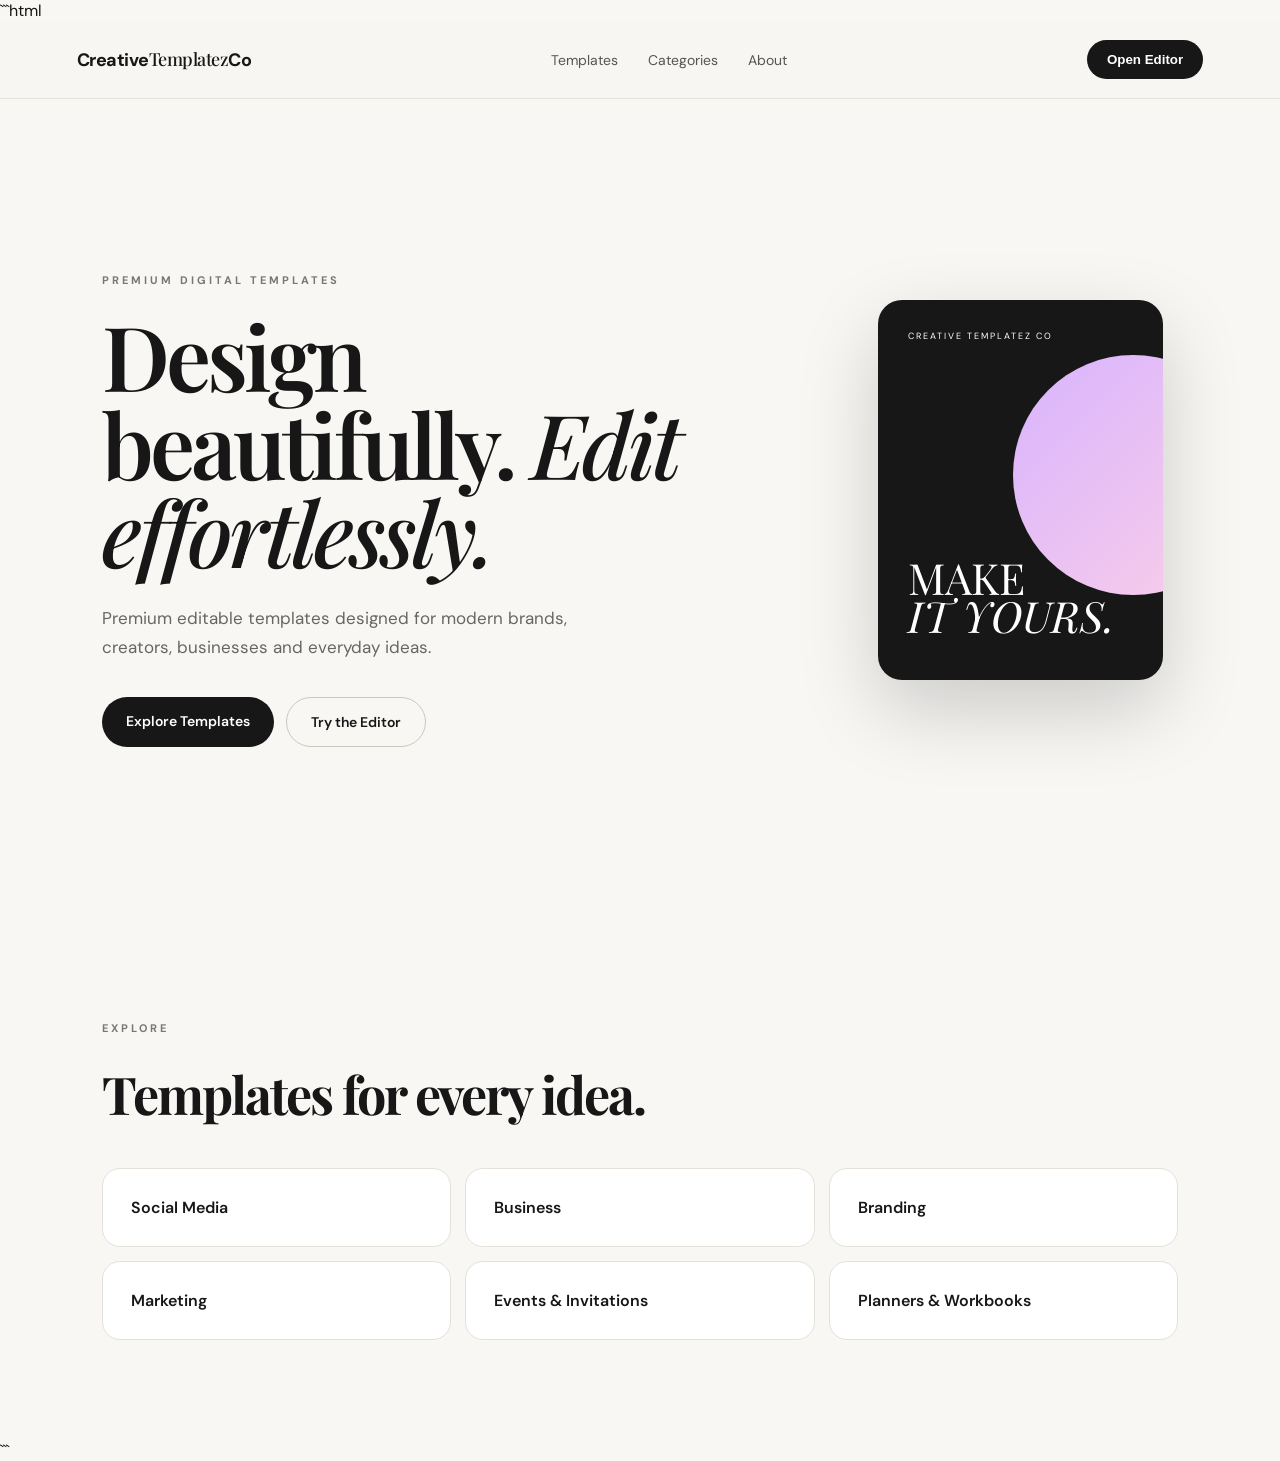
==== index.html @ f400f946 "Create index.html" ====
```html
<!DOCTYPE html>
<html lang="en">
<head>
  <meta charset="UTF-8">

  <meta name="viewport"
        content="width=device-width, initial-scale=1.0">

  <title>CreativeTemplatezCo</title>

  <meta
    name="description"
    content="Premium editable templates for modern brands, creators and businesses."
  >

  <link
    rel="preconnect"
    href="https://fonts.googleapis.com"
  >

  <link
    rel="preconnect"
    href="https://fonts.gstatic.com"
    crossorigin
  >

  <link
    href="https://fonts.googleapis.com/css2?family=DM+Sans:wght@400;500;600;700&family=Playfair+Display:wght@500;600;700&display=swap"
    rel="stylesheet"
  >

  <style>

    * {
      box-sizing: border-box;
      margin: 0;
      padding: 0;
    }

    body {
      font-family: "DM Sans", sans-serif;
      background: #f8f7f4;
      color: #171717;
    }

    header {
      height: 78px;
      padding: 0 6%;
      display: flex;
      align-items: center;
      justify-content: space-between;
      border-bottom: 1px solid #e6e2dc;
      background: rgba(248, 247, 244, 0.92);
    }

    .logo {
      font-size: 18px;
      font-weight: 700;
      letter-spacing: -0.5px;
    }

    .logo span {
      font-family: "Playfair Display", serif;
      font-weight: 500;
    }

    nav {
      display: flex;
      gap: 30px;
    }

    nav a {
      text-decoration: none;
      color: #555;
      font-size: 14px;
    }

    .header-button {
      border: none;
      background: #171717;
      color: white;
      padding: 12px 20px;
      border-radius: 30px;
      font-weight: 600;
      cursor: pointer;
    }

    .hero {
      min-height: calc(100vh - 78px);
      padding: 90px 8%;
      display: flex;
      align-items: center;
      justify-content: space-between;
      gap: 60px;
    }

    .hero-content {
      max-width: 680px;
    }

    .eyebrow {
      font-size: 11px;
      letter-spacing: 3px;
      font-weight: 700;
      margin-bottom: 24px;
      color: #777;
    }

    h1 {
      font-family: "Playfair Display", serif;
      font-size: clamp(52px, 7vw, 92px);
      line-height: 0.98;
      letter-spacing: -4px;
      font-weight: 600;
    }

    h1 em {
      font-weight: 500;
    }

    .hero-description {
      margin-top: 30px;
      max-width: 520px;
      color: #666;
      font-size: 17px;
      line-height: 1.7;
    }

    .hero-buttons {
      margin-top: 35px;
      display: flex;
      gap: 12px;
    }

    .button {
      padding: 15px 24px;
      border-radius: 30px;
      text-decoration: none;
      font-size: 14px;
      font-weight: 600;
    }

    .button-primary {
      background: #171717;
      color: white;
    }

    .button-secondary {
      border: 1px solid #ccc7bf;
      color: #171717;
    }

    .visual {
      width: 390px;
      height: 480px;
      position: relative;
    }

    .design-card {
      position: absolute;
      width: 285px;
      height: 380px;
      right: 15px;
      top: 30px;
      background: #171717;
      color: white;
      border-radius: 24px;
      padding: 30px;
      box-shadow: 0 30px 80px rgba(0,0,0,0.18);
      overflow: hidden;
    }

    .design-card::before {
      content: "";
      position: absolute;
      width: 240px;
      height: 240px;
      border-radius: 50%;
      background: linear-gradient(
        135deg,
        #d8b4fe,
        #fbcfe8
      );
      right: -90px;
      top: 55px;
    }

    .card-label {
      font-size: 9px;
      letter-spacing: 2px;
      position: relative;
      z-index: 2;
    }

    .card-title {
      position: absolute;
      left: 30px;
      bottom: 45px;
      font-family: "Playfair Display", serif;
      font-size: 43px;
      line-height: 0.9;
      z-index: 2;
    }

    .card-title em {
      font-weight: 400;
    }

    .section {
      padding: 100px 8%;
    }

    .section-title {
      font-family: "Playfair Display", serif;
      font-size: 52px;
      letter-spacing: -2px;
    }

    .categories {
      margin-top: 40px;
      display: grid;
      grid-template-columns: repeat(3, 1fr);
      gap: 14px;
    }

    .category {
      background: white;
      border: 1px solid #e5e0d9;
      padding: 28px;
      border-radius: 18px;
      font-weight: 600;
    }

    @media (max-width: 850px) {

      nav {
        display: none;
      }

      .hero {
        padding: 70px 6%;
        flex-direction: column;
        align-items: flex-start;
      }

      .visual {
        align-self: center;
      }

      .categories {
        grid-template-columns: 1fr;
      }
    }

  </style>
</head>

<body>

  <header>

    <div class="logo">
      Creative<span>Templatez</span>Co
    </div>

    <nav>
      <a href="#templates">Templates</a>
      <a href="#categories">Categories</a>
      <a href="#about">About</a>
    </nav>

    <button class="header-button">
      Open Editor
    </button>

  </header>


  <main>

    <section class="hero">

      <div class="hero-content">

        <p class="eyebrow">
          PREMIUM DIGITAL TEMPLATES
        </p>

        <h1>
          Design beautifully.
          <em>Edit effortlessly.</em>
        </h1>

        <p class="hero-description">
          Premium editable templates designed for modern
          brands, creators, businesses and everyday ideas.
        </p>

        <div class="hero-buttons">

          <a
            href="#templates"
            class="button button-primary"
          >
            Explore Templates
          </a>

          <a
            href="#editor"
            class="button button-secondary"
          >
            Try the Editor
          </a>

        </div>

      </div>


      <div class="visual">

        <div class="design-card">

          <div class="card-label">
            CREATIVE TEMPLATEZ CO
          </div>

          <div class="card-title">
            MAKE<br>
            <em>IT YOURS.</em>
          </div>

        </div>

      </div>

    </section>


    <section
      class="section"
      id="categories"
    >

      <p class="eyebrow">
        EXPLORE
      </p>

      <h2 class="section-title">
        Templates for every idea.
      </h2>

      <div class="categories">

        <div class="category">
          Social Media
        </div>

        <div class="category">
          Business
        </div>

        <div class="category">
          Branding
        </div>

        <div class="category">
          Marketing
        </div>

        <div class="category">
          Events & Invitations
        </div>

        <div class="category">
          Planners & Workbooks
        </div>

      </div>

    </section>

  </main>

</body>
</html>
```
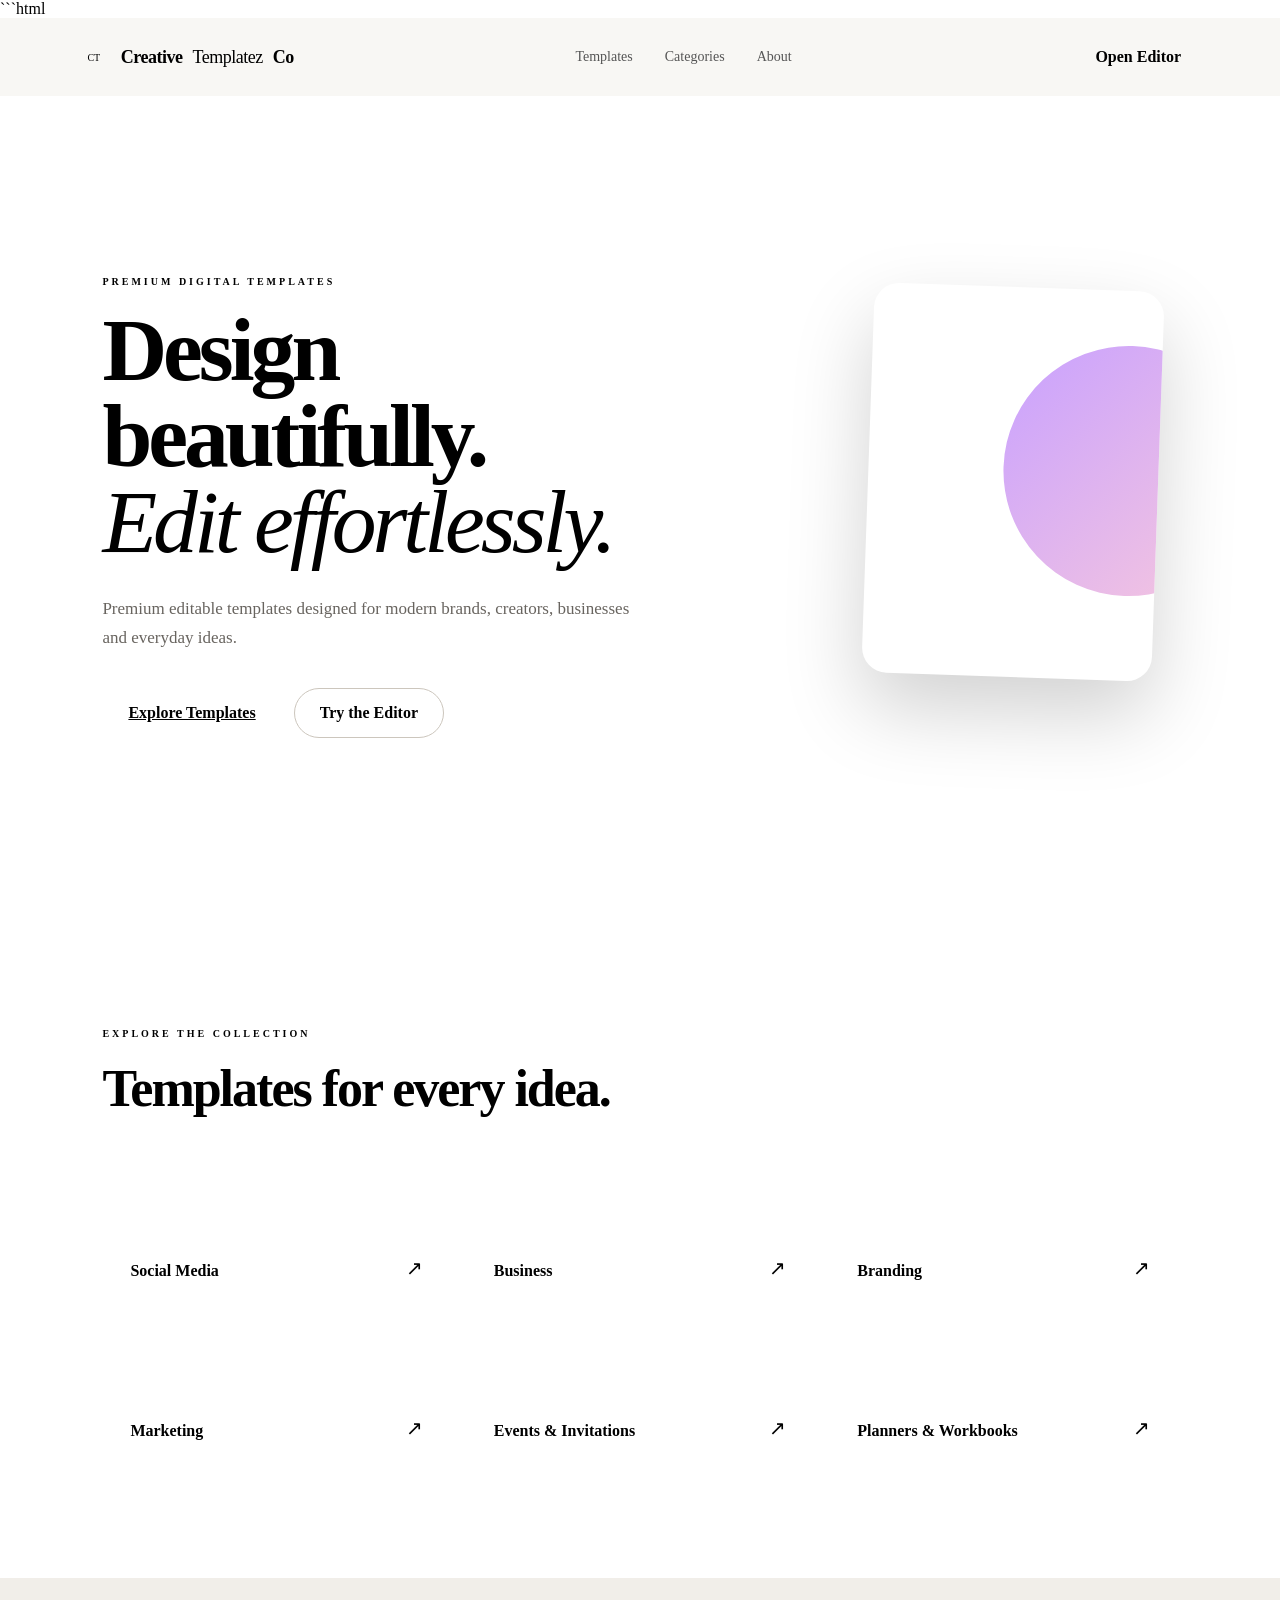
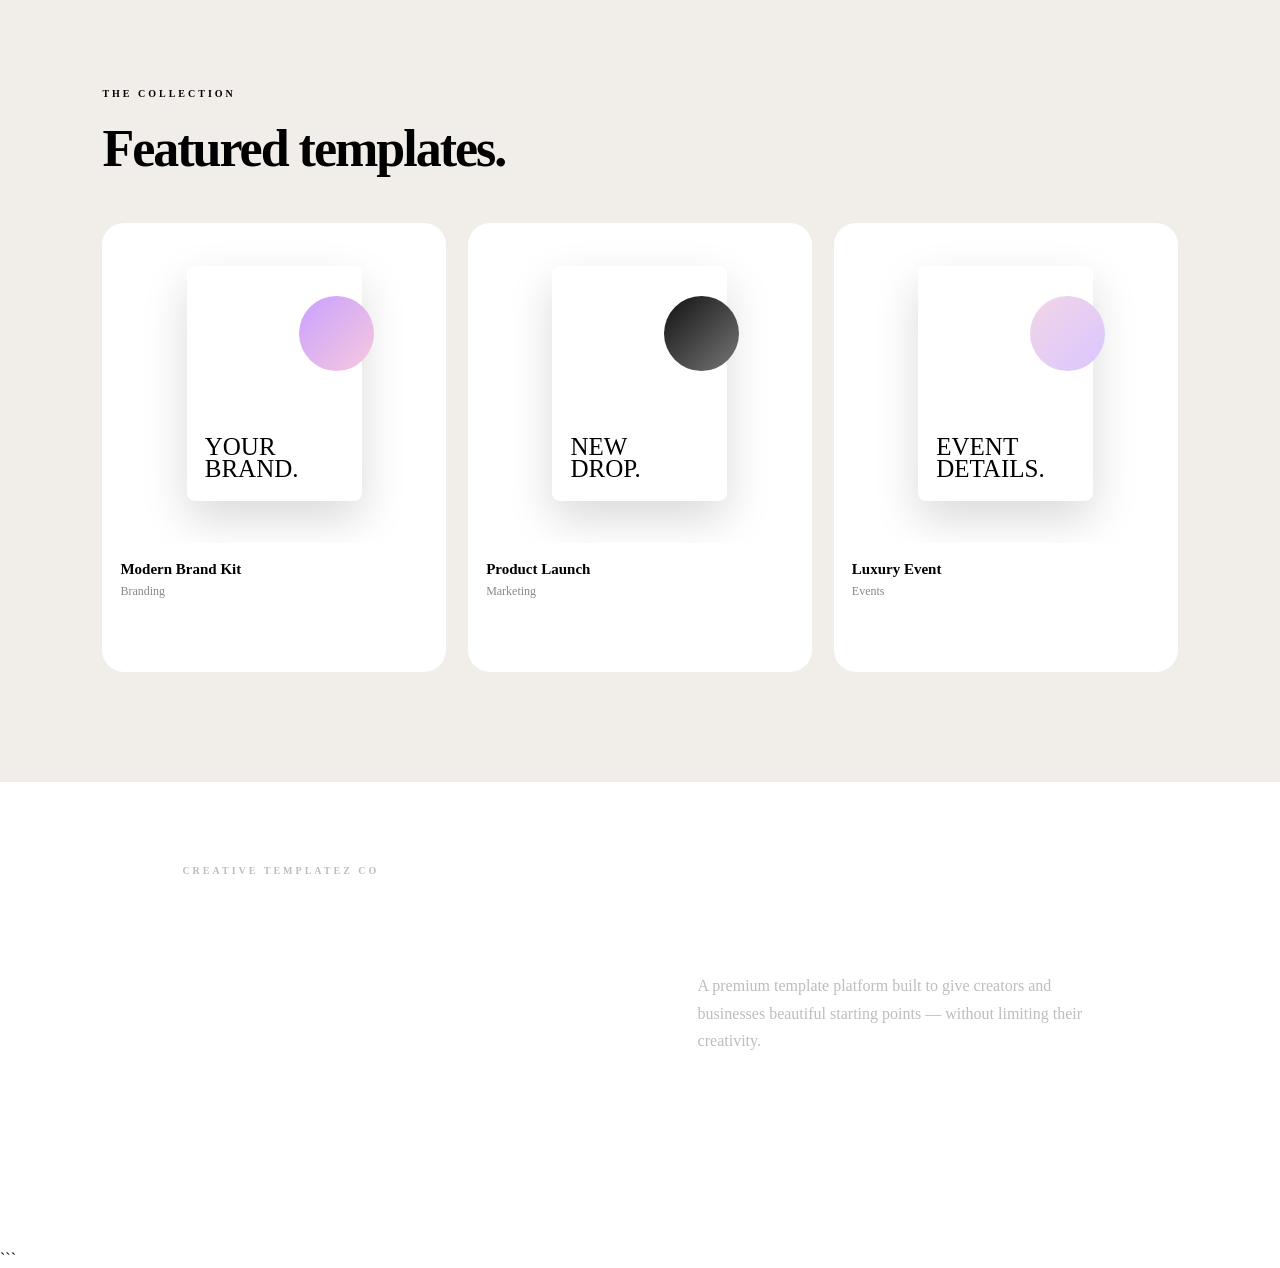
==== commit ab4618e6: "Update index.html" ====
--- a/index.html
+++ b/index.html
@@ -1,11 +1,15 @@
 ```html
 <!DOCTYPE html>
 <html lang="en">
+
 <head>
+
   <meta charset="UTF-8">
 
-  <meta name="viewport"
-        content="width=device-width, initial-scale=1.0">
+  <meta
+    name="viewport"
+    content="width=device-width, initial-scale=1.0"
+  >
 
   <title>CreativeTemplatezCo</title>
 
@@ -30,359 +34,532 @@
     rel="stylesheet"
   >
 
-  <style>
-
-    * {
-      box-sizing: border-box;
-      margin: 0;
-      padding: 0;
-    }
-
-    body {
-      font-family: "DM Sans", sans-serif;
-      background: #f8f7f4;
-      color: #171717;
-    }
-
-    header {
-      height: 78px;
-      padding: 0 6%;
-      display: flex;
-      align-items: center;
-      justify-content: space-between;
-      border-bottom: 1px solid #e6e2dc;
-      background: rgba(248, 247, 244, 0.92);
-    }
-
-    .logo {
-      font-size: 18px;
-      font-weight: 700;
-      letter-spacing: -0.5px;
-    }
-
-    .logo span {
-      font-family: "Playfair Display", serif;
-      font-weight: 500;
-    }
-
-    nav {
-      display: flex;
-      gap: 30px;
-    }
-
-    nav a {
-      text-decoration: none;
-      color: #555;
-      font-size: 14px;
-    }
-
-    .header-button {
-      border: none;
-      background: #171717;
-      color: white;
-      padding: 12px 20px;
-      border-radius: 30px;
-      font-weight: 600;
-      cursor: pointer;
-    }
-
-    .hero {
-      min-height: calc(100vh - 78px);
-      padding: 90px 8%;
-      display: flex;
-      align-items: center;
-      justify-content: space-between;
-      gap: 60px;
-    }
-
-    .hero-content {
-      max-width: 680px;
-    }
-
-    .eyebrow {
-      font-size: 11px;
-      letter-spacing: 3px;
-      font-weight: 700;
-      margin-bottom: 24px;
-      color: #777;
-    }
-
-    h1 {
-      font-family: "Playfair Display", serif;
-      font-size: clamp(52px, 7vw, 92px);
-      line-height: 0.98;
-      letter-spacing: -4px;
-      font-weight: 600;
-    }
-
-    h1 em {
-      font-weight: 500;
-    }
-
-    .hero-description {
-      margin-top: 30px;
-      max-width: 520px;
-      color: #666;
-      font-size: 17px;
-      line-height: 1.7;
-    }
-
-    .hero-buttons {
-      margin-top: 35px;
-      display: flex;
-      gap: 12px;
-    }
-
-    .button {
-      padding: 15px 24px;
-      border-radius: 30px;
-      text-decoration: none;
-      font-size: 14px;
-      font-weight: 600;
-    }
-
-    .button-primary {
-      background: #171717;
-      color: white;
-    }
-
-    .button-secondary {
-      border: 1px solid #ccc7bf;
-      color: #171717;
-    }
-
-    .visual {
-      width: 390px;
-      height: 480px;
-      position: relative;
-    }
-
-    .design-card {
-      position: absolute;
-      width: 285px;
-      height: 380px;
-      right: 15px;
-      top: 30px;
-      background: #171717;
-      color: white;
-      border-radius: 24px;
-      padding: 30px;
-      box-shadow: 0 30px 80px rgba(0,0,0,0.18);
-      overflow: hidden;
-    }
-
-    .design-card::before {
-      content: "";
-      position: absolute;
-      width: 240px;
-      height: 240px;
-      border-radius: 50%;
-      background: linear-gradient(
-        135deg,
-        #d8b4fe,
-        #fbcfe8
-      );
-      right: -90px;
-      top: 55px;
-    }
-
-    .card-label {
-      font-size: 9px;
-      letter-spacing: 2px;
-      position: relative;
-      z-index: 2;
-    }
-
-    .card-title {
-      position: absolute;
-      left: 30px;
-      bottom: 45px;
-      font-family: "Playfair Display", serif;
-      font-size: 43px;
-      line-height: 0.9;
-      z-index: 2;
-    }
-
-    .card-title em {
-      font-weight: 400;
-    }
-
-    .section {
-      padding: 100px 8%;
-    }
-
-    .section-title {
-      font-family: "Playfair Display", serif;
-      font-size: 52px;
-      letter-spacing: -2px;
-    }
-
-    .categories {
-      margin-top: 40px;
-      display: grid;
-      grid-template-columns: repeat(3, 1fr);
-      gap: 14px;
-    }
-
-    .category {
-      background: white;
-      border: 1px solid #e5e0d9;
-      padding: 28px;
-      border-radius: 18px;
-      font-weight: 600;
-    }
-
-    @media (max-width: 850px) {
-
-      nav {
-        display: none;
-      }
-
-      .hero {
-        padding: 70px 6%;
-        flex-direction: column;
-        align-items: flex-start;
-      }
-
-      .visual {
-        align-self: center;
-      }
-
-      .categories {
-        grid-template-columns: 1fr;
-      }
-    }
-
-  </style>
+  <link
+    rel="stylesheet"
+    href="styles.css"
+  >
+
 </head>
 
+
 <body>
 
-  <header>
-
-    <div class="logo">
-      Creative<span>Templatez</span>Co
-    </div>
-
-    <nav>
-      <a href="#templates">Templates</a>
-      <a href="#categories">Categories</a>
-      <a href="#about">About</a>
-    </nav>
-
-    <button class="header-button">
-      Open Editor
-    </button>
-
-  </header>
-
-
-  <main>
-
-    <section class="hero">
-
-      <div class="hero-content">
-
-        <p class="eyebrow">
-          PREMIUM DIGITAL TEMPLATES
+
+<!-- ==================================================
+     HEADER
+     ================================================== -->
+
+<header class="site-header">
+
+  <a
+    href="#"
+    class="logo"
+  >
+
+    <span class="logo-mark">
+      CT
+    </span>
+
+    Creative<span>Templatez</span>Co
+
+  </a>
+
+
+  <nav class="site-navigation">
+
+    <a href="#templates">
+      Templates
+    </a>
+
+    <a href="#categories">
+      Categories
+    </a>
+
+    <a href="#about">
+      About
+    </a>
+
+  </nav>
+
+
+  <button
+    class="button button-primary"
+    onclick="openEditor()"
+  >
+    Open Editor
+  </button>
+
+</header>
+
+
+
+<!-- ==================================================
+     HERO
+     ================================================== -->
+
+<main>
+
+
+<section class="hero">
+
+
+  <div class="hero-content">
+
+    <p class="eyebrow">
+      PREMIUM DIGITAL TEMPLATES
+    </p>
+
+
+    <h1 class="hero-title">
+
+      Design beautifully.<br>
+
+      <em>Edit effortlessly.</em>
+
+    </h1>
+
+
+    <p class="hero-description">
+
+      Premium editable templates designed for
+      modern brands, creators, businesses and
+      everyday ideas.
+
+    </p>
+
+
+    <div class="hero-actions">
+
+      <a
+        href="#templates"
+        class="button button-primary button-large"
+      >
+        Explore Templates
+      </a>
+
+
+      <button
+        class="button button-secondary button-large"
+        onclick="openEditor()"
+      >
+        Try the Editor
+      </button>
+
+    </div>
+
+  </div>
+
+
+
+  <!-- HERO DESIGN PREVIEW -->
+
+  <div class="hero-visual">
+
+    <div class="design-card">
+
+      <div class="card-label">
+        CREATIVE TEMPLATEZ CO
+      </div>
+
+
+      <div class="card-title">
+
+        MAKE<br>
+
+        <em>IT YOURS.</em>
+
+      </div>
+
+    </div>
+
+  </div>
+
+
+</section>
+
+
+
+<!-- ==================================================
+     CATEGORIES
+     ================================================== -->
+
+<section
+  class="section"
+  id="categories"
+>
+
+  <div class="section-heading">
+
+    <p class="eyebrow">
+      EXPLORE THE COLLECTION
+    </p>
+
+    <h2 class="section-title">
+      Templates for every idea.
+    </h2>
+
+  </div>
+
+
+  <div class="category-grid">
+
+
+    <div class="category-card">
+
+      <div>
+        <h3>
+          Social Media
+        </h3>
+      </div>
+
+      <span class="category-arrow">
+        ↗
+      </span>
+
+    </div>
+
+
+    <div class="category-card">
+
+      <div>
+        <h3>
+          Business
+        </h3>
+      </div>
+
+      <span class="category-arrow">
+        ↗
+      </span>
+
+    </div>
+
+
+    <div class="category-card">
+
+      <div>
+        <h3>
+          Branding
+        </h3>
+      </div>
+
+      <span class="category-arrow">
+        ↗
+      </span>
+
+    </div>
+
+
+    <div class="category-card">
+
+      <div>
+        <h3>
+          Marketing
+        </h3>
+      </div>
+
+      <span class="category-arrow">
+        ↗
+      </span>
+
+    </div>
+
+
+    <div class="category-card">
+
+      <div>
+        <h3>
+          Events & Invitations
+        </h3>
+      </div>
+
+      <span class="category-arrow">
+        ↗
+      </span>
+
+    </div>
+
+
+    <div class="category-card">
+
+      <div>
+        <h3>
+          Planners & Workbooks
+        </h3>
+      </div>
+
+      <span class="category-arrow">
+        ↗
+      </span>
+
+    </div>
+
+
+  </div>
+
+</section>
+
+
+
+<!-- ==================================================
+     TEMPLATE LIBRARY
+     ================================================== -->
+
+<section
+  class="section template-section"
+  id="templates"
+>
+
+  <div class="section-heading">
+
+    <p class="eyebrow">
+      THE COLLECTION
+    </p>
+
+    <h2 class="section-title">
+      Featured templates.
+    </h2>
+
+  </div>
+
+
+
+  <div class="template-grid">
+
+
+    <!-- TEMPLATE 1 -->
+
+    <article class="template-card">
+
+      <div class="template-preview">
+
+        <div class="template-art">
+
+          <div class="template-art-orb"></div>
+
+          <div class="template-art-title">
+
+            YOUR<br>
+            BRAND.
+
+          </div>
+
+        </div>
+
+      </div>
+
+
+      <div class="template-info">
+
+        <h3>
+          Modern Brand Kit
+        </h3>
+
+        <p>
+          Branding
         </p>
 
-        <h1>
-          Design beautifully.
-          <em>Edit effortlessly.</em>
-        </h1>
-
-        <p class="hero-description">
-          Premium editable templates designed for modern
-          brands, creators, businesses and everyday ideas.
+        <button
+          class="template-edit"
+          onclick="openEditor('Modern Brand Kit')"
+        >
+          Edit Template
+        </button>
+
+      </div>
+
+    </article>
+
+
+
+    <!-- TEMPLATE 2 -->
+
+    <article class="template-card">
+
+      <div class="template-preview">
+
+        <div class="template-art">
+
+          <div
+            class="template-art-orb"
+            style="
+              background:
+              linear-gradient(
+                135deg,
+                #111,
+                #777
+              );
+            "
+          ></div>
+
+          <div class="template-art-title">
+
+            NEW<br>
+            DROP.
+
+          </div>
+
+        </div>
+
+      </div>
+
+
+      <div class="template-info">
+
+        <h3>
+          Product Launch
+        </h3>
+
+        <p>
+          Marketing
         </p>
 
-        <div class="hero-buttons">
-
-          <a
-            href="#templates"
-            class="button button-primary"
-          >
-            Explore Templates
-          </a>
-
-          <a
-            href="#editor"
-            class="button button-secondary"
-          >
-            Try the Editor
-          </a>
+        <button
+          class="template-edit"
+          onclick="openEditor('Product Launch')"
+        >
+          Edit Template
+        </button>
+
+      </div>
+
+    </article>
+
+
+
+    <!-- TEMPLATE 3 -->
+
+    <article class="template-card">
+
+      <div class="template-preview">
+
+        <div class="template-art">
+
+          <div
+            class="template-art-orb"
+            style="
+              background:
+              linear-gradient(
+                135deg,
+                #f3d5e7,
+                #d9c6ff
+              );
+            "
+          ></div>
+
+          <div class="template-art-title">
+
+            EVENT<br>
+            DETAILS.
+
+          </div>
 
         </div>
 
       </div>
 
 
-      <div class="visual">
-
-        <div class="design-card">
-
-          <div class="card-label">
-            CREATIVE TEMPLATEZ CO
-          </div>
-
-          <div class="card-title">
-            MAKE<br>
-            <em>IT YOURS.</em>
-          </div>
-
-        </div>
-
-      </div>
-
-    </section>
-
-
-    <section
-      class="section"
-      id="categories"
-    >
-
-      <p class="eyebrow">
-        EXPLORE
-      </p>
-
-      <h2 class="section-title">
-        Templates for every idea.
-      </h2>
-
-      <div class="categories">
-
-        <div class="category">
-          Social Media
-        </div>
-
-        <div class="category">
-          Business
-        </div>
-
-        <div class="category">
-          Branding
-        </div>
-
-        <div class="category">
-          Marketing
-        </div>
-
-        <div class="category">
-          Events & Invitations
-        </div>
-
-        <div class="category">
-          Planners & Workbooks
-        </div>
-
-      </div>
-
-    </section>
-
-  </main>
+      <div class="template-info">
+
+        <h3>
+          Luxury Event
+        </h3>
+
+        <p>
+          Events
+        </p>
+
+        <button
+          class="template-edit"
+          onclick="openEditor('Luxury Event')"
+        >
+          Edit Template
+        </button>
+
+      </div>
+
+    </article>
+
+
+  </div>
+
+</section>
+
+
+
+<!-- ==================================================
+     PREMIUM BANNER
+     ================================================== -->
+
+<section
+  class="premium-banner"
+  id="about"
+>
+
+  <div>
+
+    <p class="eyebrow">
+      CREATIVE TEMPLATEZ CO
+    </p>
+
+    <h2>
+
+      Start with beautiful.<br>
+
+      <em>Finish with you.</em>
+
+    </h2>
+
+  </div>
+
+
+  <p>
+
+    A premium template platform built to
+    give creators and businesses beautiful
+    starting points — without limiting
+    their creativity.
+
+  </p>
+
+</section>
+
+
+</main>
+
+
+
+<!-- ==================================================
+     EDITOR PLACEHOLDER
+     ================================================== -->
+
+<div
+  id="editor"
+  style="display:none;"
+>
+
+</div>
+
+
+
+<!-- ==================================================
+     JAVASCRIPT
+     ================================================== -->
+
+<script>
+
+  function openEditor(templateName = "Untitled Design") {
+
+    alert(
+      templateName +
+      " editor coming next."
+    );
+
+  }
+
+</script>
+
 
 </body>
+
 </html>
 ```
--- a/styles.css
+++ b/styles.css
@@ -0,0 +1,676 @@
+```css
+/* =====================================================
+   CreativeTemplatezCo
+   Premium Modern Design System
+   ===================================================== */
+
+:root {
+  --black: #151515;
+  --white: #ffffff;
+  --cream: #f8f7f4;
+  --soft: #eeeae4;
+  --muted: #77736d;
+  --line: #e3ded7;
+
+  --accent: #b78cff;
+  --accent-soft: #eadcff;
+
+  --serif: "Playfair Display", serif;
+  --sans: "DM Sans", sans-serif;
+}
+
+* {
+  box-sizing: border-box;
+}
+
+html {
+  scroll-behavior: smooth;
+}
+
+body {
+  margin: 0;
+  background: var(--cream);
+  color: var(--black);
+  font-family: var(--sans);
+}
+
+button,
+input,
+textarea,
+select {
+  font: inherit;
+}
+
+
+/* =====================================================
+   HEADER
+   ===================================================== */
+
+.site-header {
+  height: 78px;
+
+  display: flex;
+  align-items: center;
+  justify-content: space-between;
+
+  padding: 0 6%;
+
+  background: rgba(248, 247, 244, 0.94);
+
+  border-bottom: 1px solid var(--line);
+
+  position: sticky;
+  top: 0;
+
+  z-index: 100;
+}
+
+.logo {
+  display: flex;
+  align-items: center;
+  gap: 10px;
+
+  color: var(--black);
+
+  text-decoration: none;
+
+  font-size: 18px;
+  font-weight: 700;
+
+  letter-spacing: -0.5px;
+}
+
+.logo span {
+  font-family: var(--serif);
+  font-weight: 500;
+}
+
+.logo-mark {
+  width: 34px;
+  height: 34px;
+
+  display: grid;
+  place-items: center;
+
+  background: var(--black);
+  color: var(--white);
+
+  border-radius: 10px;
+
+  font-size: 10px;
+  letter-spacing: 0;
+}
+
+.site-navigation {
+  display: flex;
+  align-items: center;
+  gap: 32px;
+}
+
+.site-navigation a {
+  color: #555;
+  text-decoration: none;
+
+  font-size: 14px;
+
+  transition: color 0.2s ease;
+}
+
+.site-navigation a:hover {
+  color: var(--black);
+}
+
+
+/* =====================================================
+   BUTTONS
+   ===================================================== */
+
+.button {
+  border-radius: 999px;
+
+  padding: 13px 21px;
+
+  border: 1px solid transparent;
+
+  cursor: pointer;
+
+  font-weight: 600;
+
+  transition:
+    transform 0.2s ease,
+    box-shadow 0.2s ease;
+}
+
+.button:hover {
+  transform: translateY(-2px);
+}
+
+.button-primary {
+  background: var(--black);
+  color: var(--white);
+}
+
+.button-secondary {
+  background: transparent;
+  color: var(--black);
+  border-color: #ccc6bd;
+}
+
+.button-large {
+  padding: 15px 25px;
+}
+
+
+/* =====================================================
+   HERO
+   ===================================================== */
+
+.hero {
+  min-height: calc(100vh - 78px);
+
+  padding: 90px 8%;
+
+  display: flex;
+  align-items: center;
+  justify-content: space-between;
+
+  gap: 70px;
+
+  overflow: hidden;
+}
+
+.hero-content {
+  max-width: 700px;
+}
+
+.eyebrow {
+  margin: 0 0 20px;
+
+  color: var(--muted);
+
+  font-size: 10px;
+
+  font-weight: 700;
+
+  letter-spacing: 3px;
+}
+
+.hero-title {
+  margin: 0;
+
+  font-family: var(--serif);
+
+  font-size: clamp(52px, 7vw, 94px);
+
+  line-height: 0.96;
+
+  letter-spacing: -4px;
+
+  font-weight: 600;
+}
+
+.hero-title em {
+  font-weight: 400;
+}
+
+.hero-description {
+  max-width: 530px;
+
+  margin: 30px 0 0;
+
+  color: #68645f;
+
+  font-size: 17px;
+
+  line-height: 1.7;
+}
+
+.hero-actions {
+  display: flex;
+
+  gap: 12px;
+
+  margin-top: 35px;
+}
+
+
+/* =====================================================
+   HERO VISUAL
+   ===================================================== */
+
+.hero-visual {
+  width: 410px;
+  height: 500px;
+
+  position: relative;
+
+  flex-shrink: 0;
+}
+
+.design-card {
+  position: absolute;
+
+  width: 290px;
+  height: 390px;
+
+  right: 20px;
+  top: 30px;
+
+  padding: 32px;
+
+  border-radius: 25px;
+
+  background: var(--black);
+
+  color: white;
+
+  overflow: hidden;
+
+  box-shadow:
+    0 35px 80px rgba(0, 0, 0, 0.18);
+
+  transform: rotate(2deg);
+}
+
+.design-card::before {
+  content: "";
+
+  position: absolute;
+
+  width: 250px;
+  height: 250px;
+
+  right: -95px;
+  top: 55px;
+
+  border-radius: 50%;
+
+  background:
+    linear-gradient(
+      135deg,
+      #c8a1ff,
+      #f8c8dd
+    );
+}
+
+.design-card::after {
+  content: "";
+
+  position: absolute;
+
+  width: 120px;
+  height: 120px;
+
+  left: -50px;
+  bottom: -50px;
+
+  border-radius: 50%;
+
+  background: var(--accent);
+}
+
+.card-label {
+  position: relative;
+
+  z-index: 2;
+
+  font-size: 8px;
+
+  letter-spacing: 2px;
+}
+
+.card-title {
+  position: absolute;
+
+  left: 32px;
+  bottom: 45px;
+
+  z-index: 3;
+
+  font-family: var(--serif);
+
+  font-size: 45px;
+
+  line-height: 0.88;
+
+  letter-spacing: -2px;
+}
+
+.card-title em {
+  font-weight: 400;
+}
+
+
+/* =====================================================
+   SECTIONS
+   ===================================================== */
+
+.section {
+  padding: 110px 8%;
+}
+
+.section-heading {
+  margin-bottom: 45px;
+}
+
+.section-title {
+  margin: 0;
+
+  font-family: var(--serif);
+
+  font-size: 52px;
+
+  letter-spacing: -2px;
+}
+
+
+/* =====================================================
+   CATEGORIES
+   ===================================================== */
+
+.category-grid {
+  display: grid;
+
+  grid-template-columns:
+    repeat(3, 1fr);
+
+  gap: 15px;
+}
+
+.category-card {
+  min-height: 145px;
+
+  padding: 28px;
+
+  display: flex;
+  align-items: flex-end;
+  justify-content: space-between;
+
+  background: white;
+
+  border:
+    1px solid var(--line);
+
+  border-radius: 20px;
+
+  cursor: pointer;
+
+  transition:
+    transform 0.25s ease,
+    box-shadow 0.25s ease;
+}
+
+.category-card:hover {
+  transform: translateY(-5px);
+
+  box-shadow:
+    0 20px 45px rgba(0, 0, 0, 0.08);
+}
+
+.category-card h3 {
+  margin: 0;
+
+  font-size: 16px;
+}
+
+.category-arrow {
+  font-size: 20px;
+}
+
+
+/* =====================================================
+   TEMPLATE LIBRARY
+   ===================================================== */
+
+.template-section {
+  background: #f1eee9;
+}
+
+.template-grid {
+  display: grid;
+
+  grid-template-columns:
+    repeat(3, 1fr);
+
+  gap: 22px;
+}
+
+.template-card {
+  overflow: hidden;
+
+  background: white;
+
+  border:
+    1px solid var(--line);
+
+  border-radius: 22px;
+}
+
+.template-preview {
+  height: 320px;
+
+  display: grid;
+  place-items: center;
+
+  background:
+    radial-gradient(
+      circle at 75% 25%,
+      var(--accent-soft),
+      transparent 30%
+    );
+
+  overflow: hidden;
+}
+
+.template-art {
+  width: 175px;
+  height: 235px;
+
+  padding: 20px;
+
+  position: relative;
+
+  background: white;
+
+  border-radius: 8px;
+
+  box-shadow:
+    0 18px 45px rgba(0, 0, 0, 0.15);
+}
+
+.template-art-title {
+  position: absolute;
+
+  left: 18px;
+  bottom: 20px;
+
+  font-family: var(--serif);
+
+  font-size: 25px;
+
+  line-height: 0.9;
+}
+
+.template-art-orb {
+  position: absolute;
+
+  width: 75px;
+  height: 75px;
+
+  right: -12px;
+  top: 30px;
+
+  border-radius: 50%;
+
+  background:
+    linear-gradient(
+      135deg,
+      #c8a1ff,
+      #f8c8dd
+    );
+}
+
+.template-info {
+  padding: 18px;
+}
+
+.template-info h3 {
+  margin: 0;
+
+  font-size: 15px;
+}
+
+.template-info p {
+  margin: 6px 0 15px;
+
+  color: #888;
+
+  font-size: 12px;
+}
+
+.template-edit {
+  width: 100%;
+
+  border: 0;
+
+  padding: 11px;
+
+  border-radius: 999px;
+
+  background: var(--black);
+
+  color: white;
+
+  cursor: pointer;
+
+  font-weight: 600;
+}
+
+
+/* =====================================================
+   PREMIUM BANNER
+   ===================================================== */
+
+.premium-banner {
+  margin: 0 8% 100px;
+
+  padding: 80px;
+
+  display: flex;
+  justify-content: space-between;
+  align-items: flex-end;
+
+  gap: 50px;
+
+  border-radius: 30px;
+
+  background: var(--black);
+
+  color: white;
+}
+
+.premium-banner h2 {
+  margin: 0;
+
+  font-family: var(--serif);
+
+  font-size: 60px;
+
+  line-height: 0.95;
+
+  letter-spacing: -2px;
+}
+
+.premium-banner h2 em {
+  font-weight: 400;
+}
+
+.premium-banner p {
+  max-width: 400px;
+
+  color: #bdbdbd;
+
+  line-height: 1.7;
+}
+
+
+/* =====================================================
+   RESPONSIVE
+   ===================================================== */
+
+@media (max-width: 900px) {
+
+  .site-navigation {
+    display: none;
+  }
+
+  .hero {
+    padding: 70px 6%;
+
+    flex-direction: column;
+
+    align-items: flex-start;
+  }
+
+  .hero-visual {
+    align-self: center;
+  }
+
+  .category-grid,
+  .template-grid {
+    grid-template-columns: repeat(2, 1fr);
+  }
+
+  .premium-banner {
+    margin: 0 6% 70px;
+
+    padding: 55px 35px;
+
+    flex-direction: column;
+
+    align-items: flex-start;
+  }
+}
+
+
+@media (max-width: 560px) {
+
+  .hero-title {
+    letter-spacing: -2px;
+  }
+
+  .hero-actions {
+    flex-direction: column;
+  }
+
+  .hero-actions .button {
+    text-align: center;
+  }
+
+  .hero-visual {
+    width: 100%;
+    height: 440px;
+  }
+
+  .design-card {
+    right: 0;
+  }
+
+  .category-grid,
+  .template-grid {
+    grid-template-columns: 1fr;
+  }
+
+  .section {
+    padding: 80px 6%;
+  }
+
+  .section-title {
+    font-size: 42px;
+  }
+
+  .premium-banner h2 {
+    font-size: 45px;
+  }
+}
+```
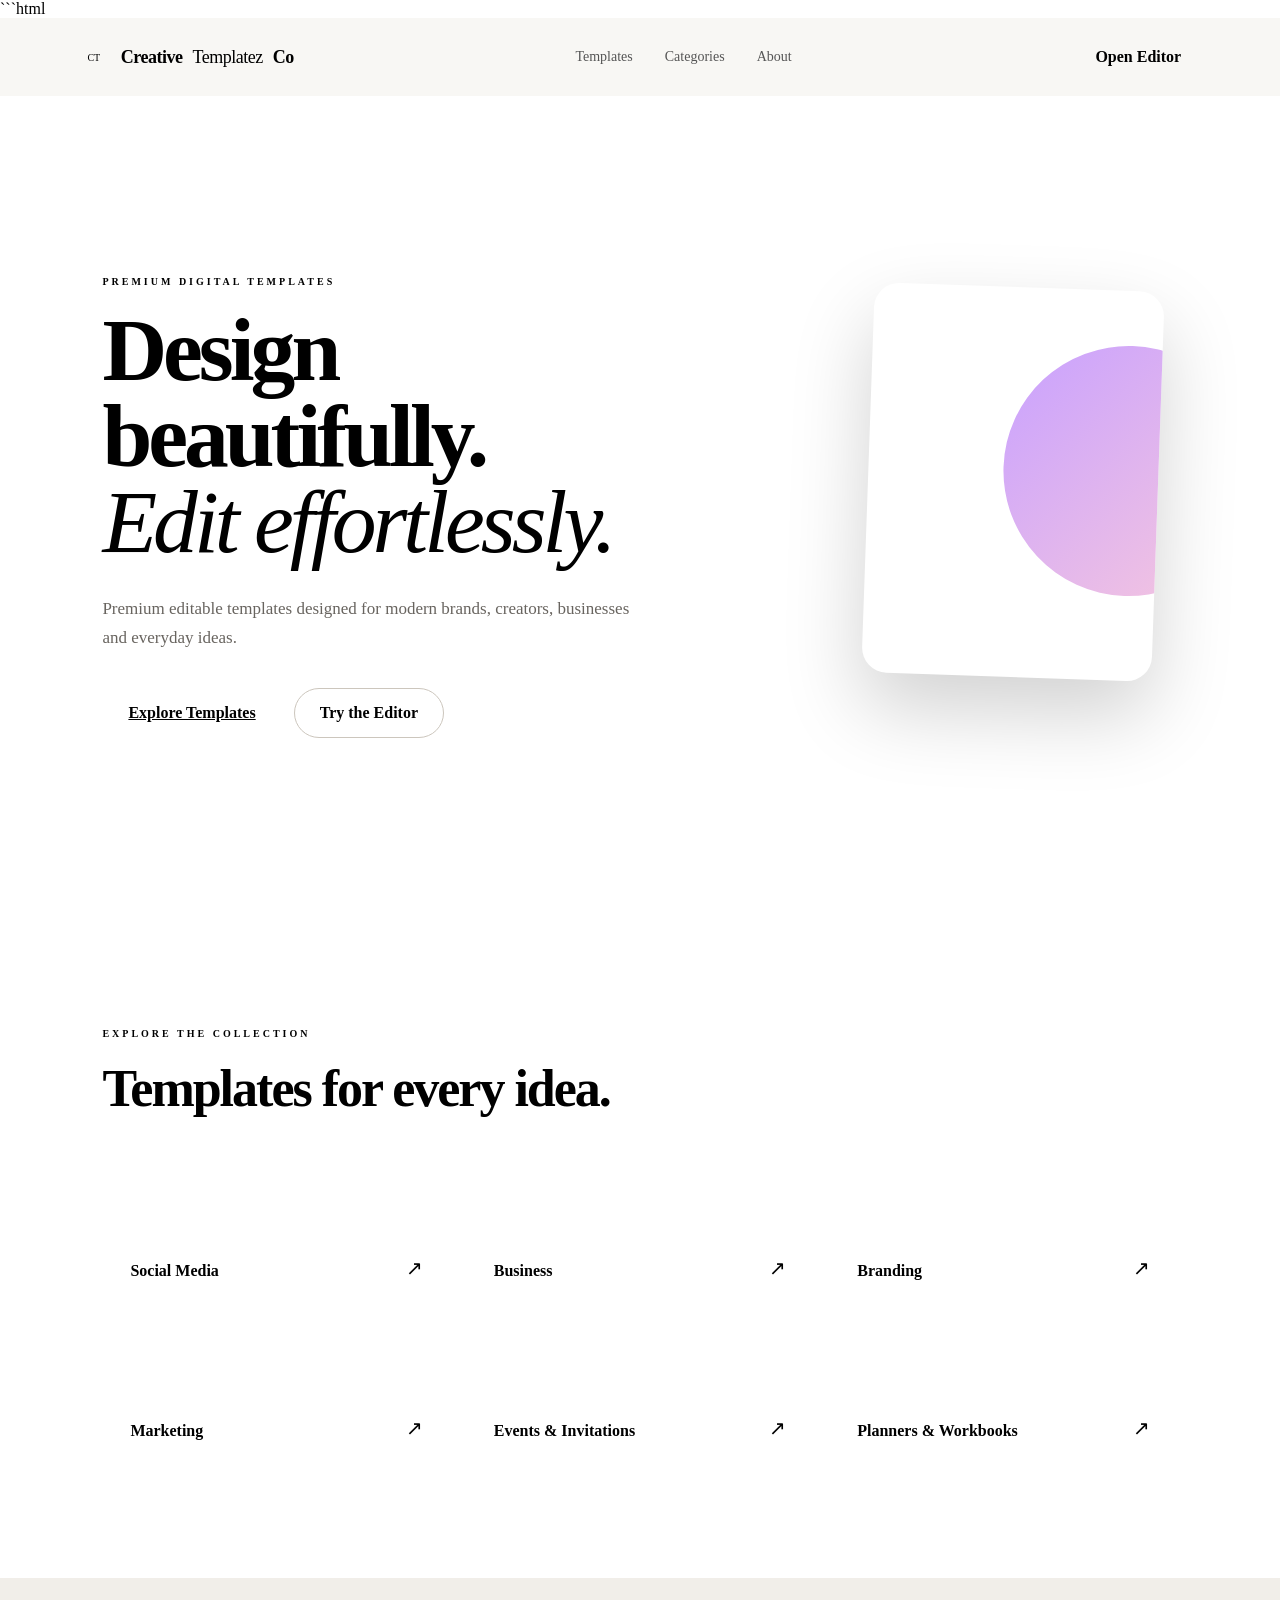
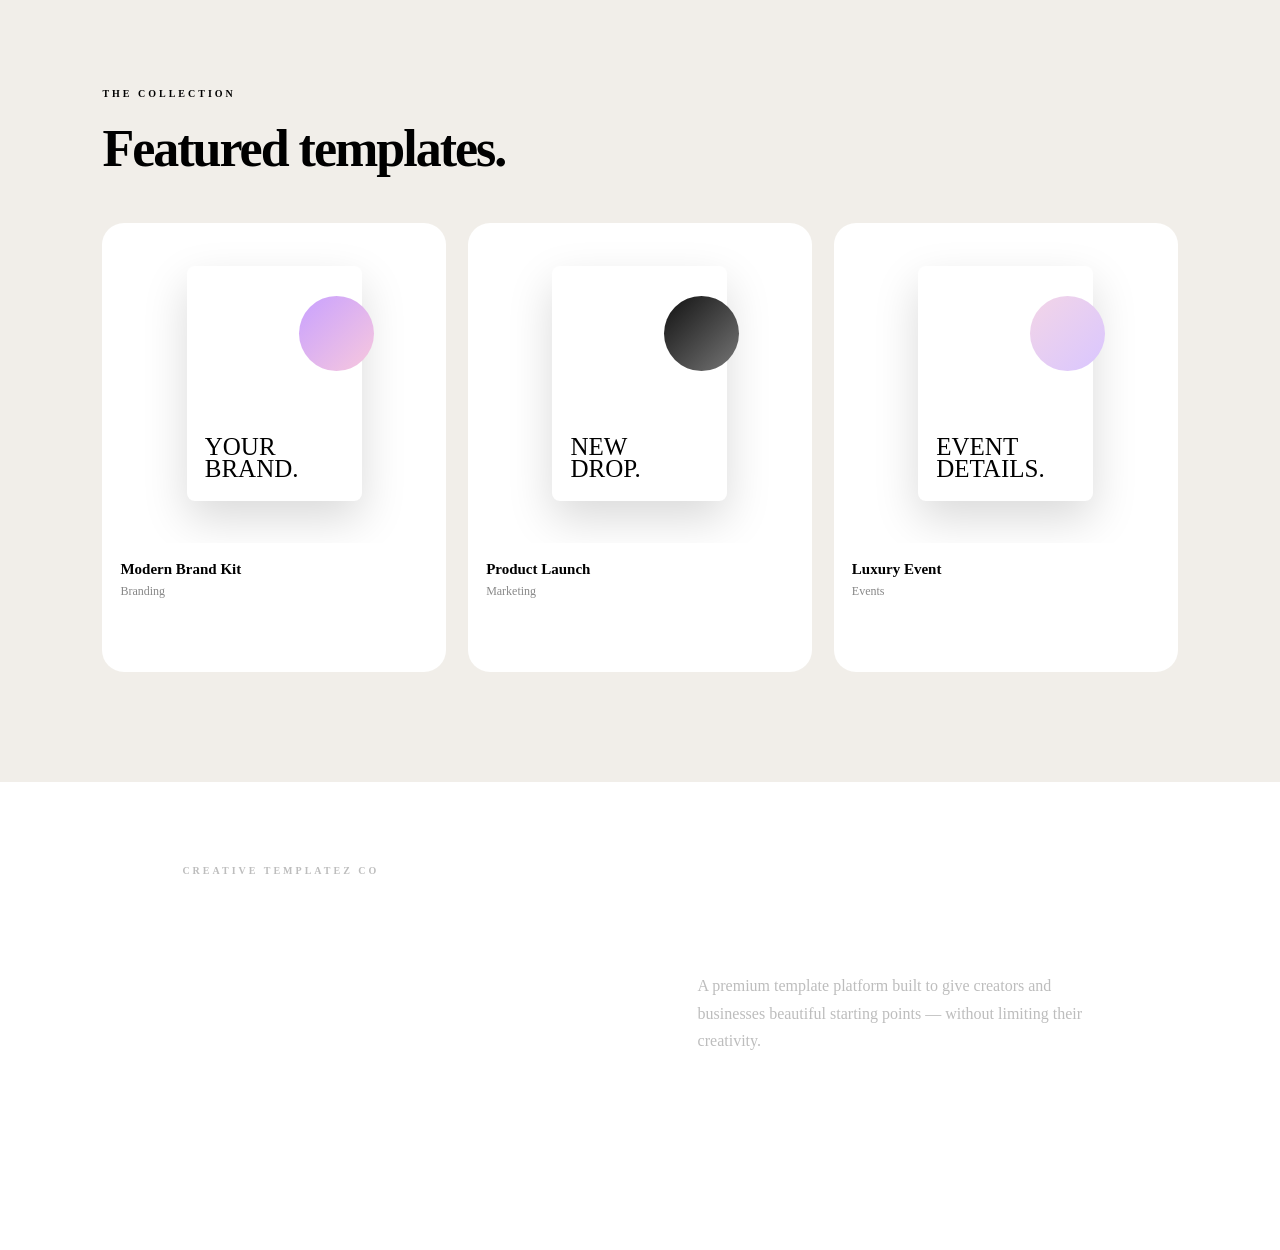
==== commit 399a8df6: "Update index.html" ====
--- a/index.html
+++ b/index.html
@@ -546,20 +546,11 @@
      ================================================== -->
 
 <script>
-
-  function openEditor(templateName = "Untitled Design") {
-
-    alert(
-      templateName +
-      " editor coming next."
-    );
-
-  }
-
-</script>
-
-
-</body>
-
-</html>
-```
+function openEditor(templateName = "Untitled Design") {
+
+  window.location.href =
+    "editor.html?template=" +
+    encodeURIComponent(templateName);
+
+}
+</script>
